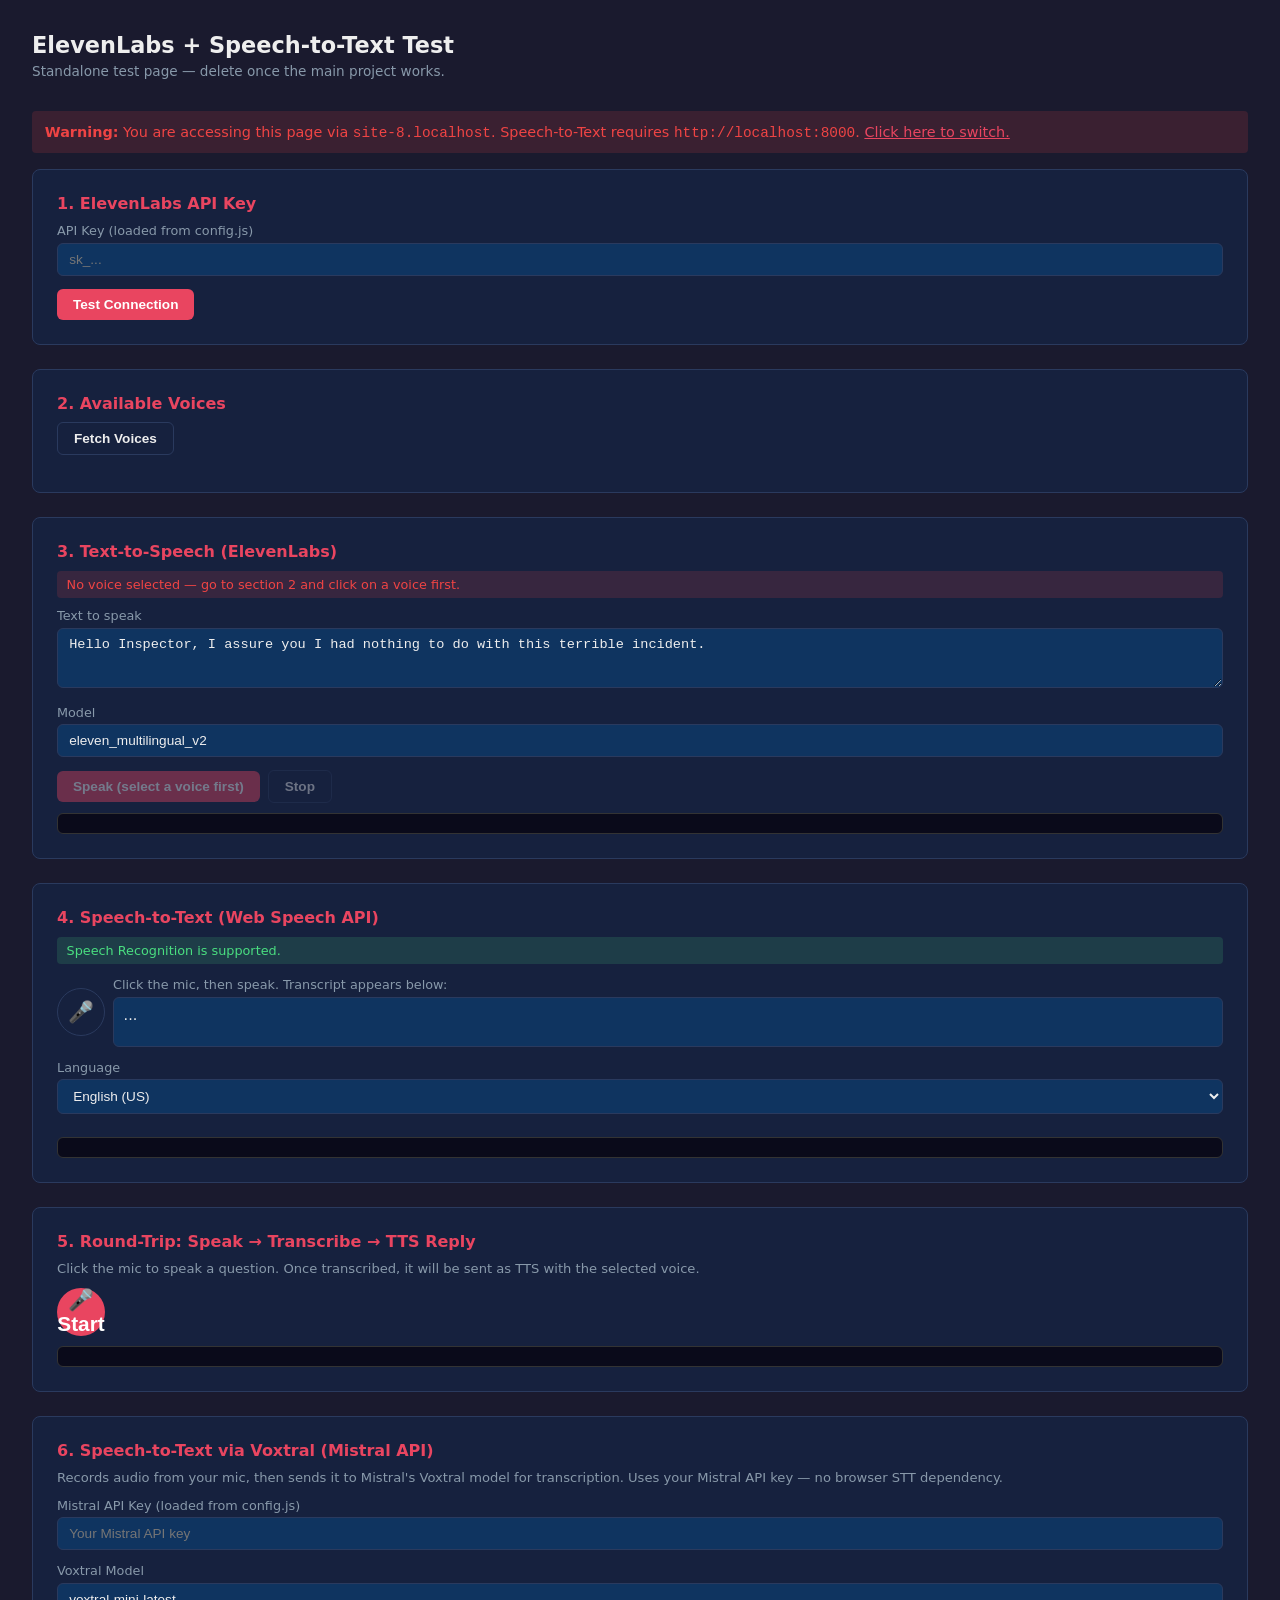
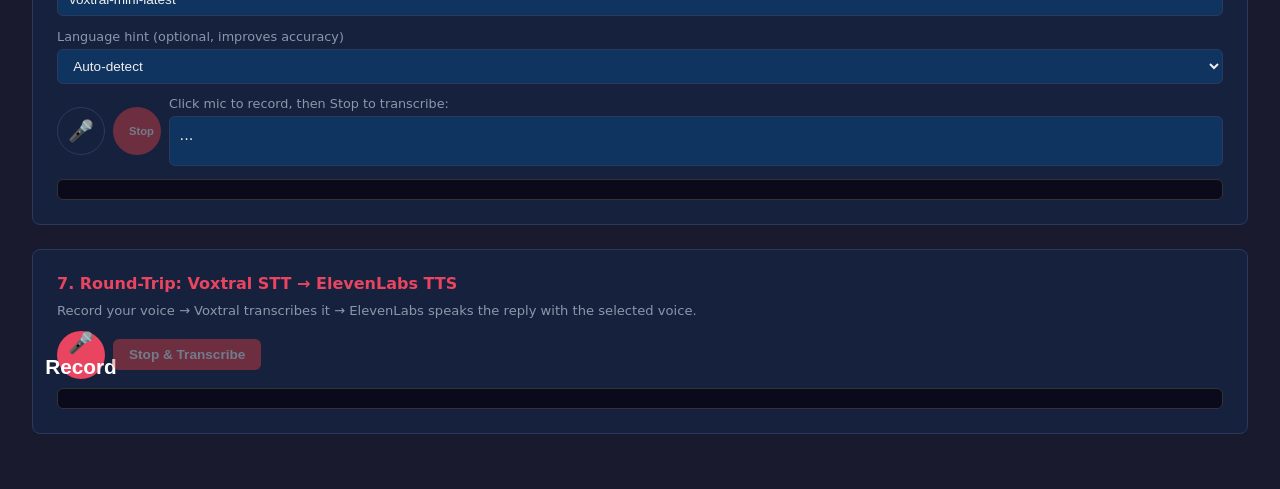
==== test-elevenlabs.html @ 81a09352 "Refactor: reorganize codebase into src/ modules Move agent, engine, and app logic into src/ with ded" ====
<!DOCTYPE html>
<!--
  ElevenLabs + Speech-to-Text — Standalone Test Page
  Delete this file once everything works in the main project.

  IMPORTANT: You MUST access via http://localhost:8000 (not 127.0.0.1, not [::])
  for the microphone / Speech-to-Text to work.

  Run: python3 -m http.server 8000 --bind localhost
  Open: http://localhost:8000/test-elevenlabs.html
-->
<html lang="en">
<head>
  <meta charset="UTF-8">
  <meta name="viewport" content="width=device-width, initial-scale=1.0">
  <title>ElevenLabs + STT Test</title>
  <style>
    :root { --bg: #1a1a2e; --card: #16213e; --border: #2a3a5e; --accent: #e94560; --text: #eee; --dim: #8899aa; --success: #4ade80; --danger: #ef4444; }
    * { box-sizing: border-box; margin: 0; padding: 0; }
    body { font-family: system-ui, sans-serif; background: var(--bg); color: var(--text); min-height: 100vh; padding: 2rem; }
    h1 { font-size: 1.4rem; margin-bottom: .3rem; }
    h2 { font-size: 1rem; margin-bottom: .6rem; color: var(--accent); }
    .subtitle { color: var(--dim); font-size: .85rem; margin-bottom: 2rem; }
    .card { background: var(--card); border: 1px solid var(--border); border-radius: 8px; padding: 1.5rem; margin-bottom: 1.5rem; }
    label { display: block; font-size: .8rem; color: var(--dim); margin-bottom: .3rem; }
    input, select, textarea { width: 100%; padding: .5rem .7rem; background: #0f3460; border: 1px solid var(--border); border-radius: 6px; color: var(--text); font-size: .85rem; outline: none; margin-bottom: .8rem; }
    input:focus, select:focus, textarea:focus { border-color: var(--accent); }
    textarea { resize: vertical; min-height: 60px; }
    button { padding: .5rem 1rem; border: none; border-radius: 6px; font-size: .85rem; font-weight: 600; cursor: pointer; transition: .2s; }
    button:disabled { opacity: .4; cursor: not-allowed; }
    .btn-primary { background: var(--accent); color: #fff; }
    .btn-primary:hover:not(:disabled) { background: #c73a52; }
    .btn-outline { background: transparent; border: 1px solid var(--border); color: var(--text); }
    .btn-outline:hover:not(:disabled) { background: #0f3460; }
    .btn-danger { background: var(--danger); color: #fff; }
    .btn-mic { width: 48px; height: 48px; border-radius: 50%; font-size: 1.3rem; display: inline-flex; align-items: center; justify-content: center; }
    .btn-mic.active { background: var(--danger); box-shadow: 0 0 0 4px rgba(239,68,68,.3); animation: pulse 1.2s infinite; }
    @keyframes pulse { 0%,100% { box-shadow: 0 0 0 4px rgba(239,68,68,.3); } 50% { box-shadow: 0 0 0 8px rgba(239,68,68,.1); } }
    .log { background: #0a0a1a; border: 1px solid #333; border-radius: 6px; padding: .6rem; font-family: monospace; font-size: .75rem; max-height: 200px; overflow-y: auto; white-space: pre-wrap; color: #aaffaa; margin-top: .6rem; }
    .status { font-size: .8rem; padding: .4rem .6rem; border-radius: 4px; margin-bottom: .8rem; }
    .status-ok { background: rgba(74,222,128,.15); color: var(--success); }
    .status-err { background: rgba(239,68,68,.15); color: var(--danger); }
    .status-wait { background: rgba(251,191,36,.15); color: #fbbf24; }
    .row { display: flex; gap: .8rem; align-items: flex-start; }
    .row > * { flex: 1; }
    .voice-item { display: flex; align-items: center; gap: .5rem; padding: .4rem; border-radius: 4px; cursor: pointer; font-size: .8rem; }
    .voice-item:hover { background: #0f3460; }
    .voice-item.selected { background: #0f3460; border: 1px solid var(--accent); }
    .voice-list { max-height: 200px; overflow-y: auto; margin-bottom: .8rem; }
    .badge { font-size: .6rem; padding: .1rem .3rem; border-radius: 3px; background: rgba(255,255,255,.08); color: var(--dim); }
    .flex-gap { display: flex; gap: .5rem; align-items: center; }
    #stt-transcript { min-height: 50px; padding: .6rem; background: #0f3460; border: 1px solid var(--border); border-radius: 6px; font-size: .9rem; }
  </style>
</head>
<body>

  <h1>ElevenLabs + Speech-to-Text Test</h1>
  <p class="subtitle">Standalone test page — delete once the main project works.</p>

  <!-- ═══ 1. API Key ═══ -->
  <div class="card">
    <h2>1. ElevenLabs API Key</h2>
    <label for="api-key">API Key (loaded from config.js)</label>
    <input type="password" id="api-key" placeholder="sk_...">
    <button class="btn-primary" id="btn-test-key">Test Connection</button>
    <div id="key-status"></div>
  </div>

  <!-- ═══ 2. Voices ═══ -->
  <div class="card">
    <h2>2. Available Voices</h2>
    <button class="btn-outline" id="btn-fetch-voices">Fetch Voices</button>
    <div id="voice-status"></div>
    <div class="voice-list" id="voice-list"></div>
    <div id="voice-count" style="font-size:.75rem;color:var(--dim)"></div>
  </div>

  <!-- ═══ 3. Text-to-Speech ═══ -->
  <div class="card">
    <h2>3. Text-to-Speech (ElevenLabs)</h2>
    <div id="tts-voice-info" class="status status-err" style="margin-bottom:.6rem">No voice selected — go to section 2 and click on a voice first.</div>
    <label for="tts-text">Text to speak</label>
    <textarea id="tts-text">Hello Inspector, I assure you I had nothing to do with this terrible incident.</textarea>
    <label for="tts-model">Model</label>
    <input type="text" id="tts-model" value="eleven_multilingual_v2">
    <div class="flex-gap">
      <button class="btn-primary" id="btn-speak" disabled>Speak (select a voice first)</button>
      <button class="btn-outline" id="btn-stop-audio" disabled>Stop</button>
    </div>
    <div id="tts-status"></div>
    <div class="log" id="tts-log"></div>
  </div>

  <!-- ═══ 4. Speech-to-Text ═══ -->
  <div class="card">
    <h2>4. Speech-to-Text (Web Speech API)</h2>
    <div id="stt-support-status"></div>
    <div class="flex-gap" style="margin-bottom:.8rem">
      <button class="btn-outline btn-mic" id="btn-mic">&#127908;</button>
      <div style="flex:1">
        <div style="font-size:.8rem;color:var(--dim);margin-bottom:.3rem">Click the mic, then speak. Transcript appears below:</div>
        <div id="stt-transcript">...</div>
      </div>
    </div>
    <label for="stt-lang">Language</label>
    <select id="stt-lang">
      <option value="en-US">English (US)</option>
      <option value="en-GB">English (UK)</option>
      <option value="fr-FR">French</option>
      <option value="es-ES">Spanish</option>
      <option value="de-DE">German</option>
    </select>
    <div class="log" id="stt-log"></div>
  </div>

  <!-- ═══ 5. Full Round-Trip ═══ -->
  <div class="card">
    <h2>5. Round-Trip: Speak → Transcribe → TTS Reply</h2>
    <p style="font-size:.82rem;color:var(--dim);margin-bottom:.8rem">
      Click the mic to speak a question. Once transcribed, it will be sent as TTS with the selected voice.
    </p>
    <div class="flex-gap">
      <button class="btn-primary btn-mic" id="btn-roundtrip">&#127908; Start</button>
    </div>
    <div id="roundtrip-status"></div>
    <div class="log" id="roundtrip-log"></div>
  </div>

  <!-- ═══ 6. Voxtral STT (Mistral API) ═══ -->
  <div class="card">
    <h2>6. Speech-to-Text via Voxtral (Mistral API)</h2>
    <p style="font-size:.82rem;color:var(--dim);margin-bottom:.8rem">
      Records audio from your mic, then sends it to Mistral's Voxtral model for transcription.
      Uses your Mistral API key — no browser STT dependency.
    </p>
    <label for="mistral-key">Mistral API Key (loaded from config.js)</label>
    <input type="password" id="mistral-key" placeholder="Your Mistral API key">
    <label for="voxtral-model">Voxtral Model</label>
    <input type="text" id="voxtral-model" value="voxtral-mini-latest">
    <label for="voxtral-lang">Language hint (optional, improves accuracy)</label>
    <select id="voxtral-lang">
      <option value="">Auto-detect</option>
      <option value="en">English</option>
      <option value="fr">French</option>
      <option value="es">Spanish</option>
      <option value="de">German</option>
      <option value="it">Italian</option>
      <option value="pt">Portuguese</option>
      <option value="zh">Chinese</option>
      <option value="ja">Japanese</option>
      <option value="ko">Korean</option>
    </select>
    <div class="flex-gap" style="margin-bottom:.8rem">
      <button class="btn-outline btn-mic" id="btn-voxtral-mic">&#127908;</button>
      <button class="btn-danger" id="btn-voxtral-stop" disabled style="border-radius:50%;width:48px;height:48px;font-size:.7rem">Stop</button>
      <div style="flex:1">
        <div style="font-size:.8rem;color:var(--dim);margin-bottom:.3rem">Click mic to record, then Stop to transcribe:</div>
        <div id="voxtral-transcript" style="min-height:50px;padding:.6rem;background:#0f3460;border:1px solid var(--border);border-radius:6px;font-size:.9rem">...</div>
      </div>
    </div>
    <div id="voxtral-status"></div>
    <div class="log" id="voxtral-log"></div>
  </div>

  <!-- ═══ 7. Full Round-Trip with Voxtral ═══ -->
  <div class="card">
    <h2>7. Round-Trip: Voxtral STT → ElevenLabs TTS</h2>
    <p style="font-size:.82rem;color:var(--dim);margin-bottom:.8rem">
      Record your voice → Voxtral transcribes it → ElevenLabs speaks the reply with the selected voice.
    </p>
    <div class="flex-gap">
      <button class="btn-primary btn-mic" id="btn-roundtrip-voxtral">&#127908; Record</button>
      <button class="btn-danger" id="btn-roundtrip-voxtral-stop" disabled style="border-radius:6px">Stop & Transcribe</button>
    </div>
    <div id="roundtrip-voxtral-status"></div>
    <div class="log" id="roundtrip-voxtral-log"></div>
  </div>

  <!-- Load config.js to get the API key -->
  <script src="config.js"></script>
  <script>
    // ─── Helpers ─────────────────────────────────────────────
    const $ = id => document.getElementById(id);
    function log(el, msg) { el.textContent += `[${new Date().toLocaleTimeString()}] ${msg}\n`; el.scrollTop = el.scrollHeight; }
    function setStatus(el, cls, text) { el.innerHTML = `<div class="status ${cls}">${text}</div>`; }

    // ─── State ──────────────────────────────────────────────
    let voices = [];
    let selectedVoiceId = null;
    let currentAudio = null;

    // Pre-fill API keys from config.js
    const cfg = window.CRIME_SCENE_CONFIG || {};
    $("api-key").value = cfg.elevenLabsApiKey || "";
    $("tts-model").value = cfg.elevenLabsModel || "eleven_multilingual_v2";
    $("mistral-key").value = cfg.apiKey || "";

    // Warn if not on localhost (STT won't work)
    if (location.hostname !== "localhost") {
      const warn = document.createElement("div");
      warn.className = "status status-err";
      warn.style.cssText = "margin-bottom:1rem;font-size:.9rem;padding:.8rem";
      warn.innerHTML = `<strong>Warning:</strong> You are accessing this page via <code>${location.hostname}</code>. Speech-to-Text requires <code>http://localhost:8000</code>. <a href="http://localhost:${location.port}/test-elevenlabs.html" style="color:var(--accent)">Click here to switch.</a>`;
      document.body.insertBefore(warn, document.body.children[2]);
    }

    function getApiKey() { return $("api-key").value.trim(); }

    // ═══ 1. Test API Key ════════════════════════════════════
    $("btn-test-key").addEventListener("click", async () => {
      const key = getApiKey();
      if (!key) { setStatus($("key-status"), "status-err", "No API key entered."); return; }

      setStatus($("key-status"), "status-wait", "Testing...");
      try {
        const res = await fetch("https://api.elevenlabs.io/v1/user", {
          headers: { "xi-api-key": key },
        });
        if (res.ok) {
          const data = await res.json();
          setStatus($("key-status"), "status-ok",
            `Connected! User: ${data.xi_api_key ? "valid key" : "unknown"} — Characters remaining: ${data.subscription?.character_count ?? "?"} / ${data.subscription?.character_limit ?? "?"}`
          );
        } else {
          setStatus($("key-status"), "status-err", `API returned ${res.status}: ${await res.text()}`);
        }
      } catch (err) {
        setStatus($("key-status"), "status-err", `Network error: ${err.message}`);
      }
    });

    // ═══ 2. Fetch Voices ════════════════════════════════════
    $("btn-fetch-voices").addEventListener("click", async () => {
      const key = getApiKey();
      if (!key) { setStatus($("voice-status"), "status-err", "Enter your API key first."); return; }

      setStatus($("voice-status"), "status-wait", "Fetching voices...");
      try {
        const res = await fetch("https://api.elevenlabs.io/v1/voices", {
          headers: { "xi-api-key": key },
        });
        if (!res.ok) { setStatus($("voice-status"), "status-err", `Failed: ${res.status}`); return; }

        const data = await res.json();
        voices = data.voices || [];
        $("voice-count").textContent = `${voices.length} voices available`;
        setStatus($("voice-status"), "status-ok", `Fetched ${voices.length} voices.`);

        const list = $("voice-list");
        list.innerHTML = "";
        voices.forEach(v => {
          const labels = Object.entries(v.labels || {}).map(([k, val]) => `<span class="badge">${k}: ${val}</span>`).join(" ");
          const div = document.createElement("div");
          div.className = "voice-item";
          div.innerHTML = `<strong>${v.name}</strong> ${labels}`;
          div.addEventListener("click", () => {
            selectedVoiceId = v.voice_id;
            list.querySelectorAll(".voice-item").forEach(el => el.classList.remove("selected"));
            div.classList.add("selected");
            $("btn-speak").disabled = false;
            $("btn-speak").textContent = `Speak as "${v.name}"`;
            $("tts-voice-info").className = "status status-ok";
            $("tts-voice-info").textContent = `Voice selected: ${v.name} (${v.voice_id})`;
            log($("tts-log"), `Selected voice: ${v.name} (${v.voice_id})`);
          });
          list.appendChild(div);
        });

      } catch (err) {
        setStatus($("voice-status"), "status-err", `Error: ${err.message}`);
      }
    });

    // ═══ 3. Text-to-Speech ══════════════════════════════════
    $("btn-speak").addEventListener("click", async () => {
      const key = getApiKey();
      const text = $("tts-text").value.trim();
      if (!key || !selectedVoiceId || !text) return;

      const ttsLog = $("tts-log");
      $("btn-speak").disabled = true;
      setStatus($("tts-status"), "status-wait", "Generating speech...");
      log(ttsLog, `Sending TTS request: voice=${selectedVoiceId}, text="${text.slice(0, 50)}..."`);

      try {
        const startTime = performance.now();
        const res = await fetch(`https://api.elevenlabs.io/v1/text-to-speech/${selectedVoiceId}`, {
          method: "POST",
          headers: {
            "Content-Type": "application/json",
            "xi-api-key": key,
          },
          body: JSON.stringify({
            text,
            model_id: $("tts-model").value,
            voice_settings: { stability: 0.5, similarity_boost: 0.75 },
          }),
        });

        const elapsed = ((performance.now() - startTime) / 1000).toFixed(2);

        if (!res.ok) {
          const errText = await res.text();
          setStatus($("tts-status"), "status-err", `TTS failed (${res.status}): ${errText}`);
          log(ttsLog, `ERROR ${res.status}: ${errText}`);
          $("btn-speak").disabled = false;
          return;
        }

        const blob = await res.blob();
        const url = URL.createObjectURL(blob);
        log(ttsLog, `Audio received (${(blob.size / 1024).toFixed(1)} KB) in ${elapsed}s`);
        setStatus($("tts-status"), "status-ok", `Speech generated in ${elapsed}s — playing...`);

        stopAudio();
        currentAudio = new Audio(url);
        $("btn-stop-audio").disabled = false;
        currentAudio.addEventListener("ended", () => {
          log(ttsLog, "Playback finished.");
          $("btn-stop-audio").disabled = true;
          currentAudio = null;
        });
        currentAudio.play();
        log(ttsLog, "Playing audio...");

      } catch (err) {
        setStatus($("tts-status"), "status-err", `Error: ${err.message}`);
        log(ttsLog, `ERROR: ${err.message}`);
      }
      $("btn-speak").disabled = false;
    });

    $("btn-stop-audio").addEventListener("click", stopAudio);

    function stopAudio() {
      if (currentAudio) {
        currentAudio.pause();
        currentAudio.currentTime = 0;
        currentAudio = null;
        $("btn-stop-audio").disabled = true;
      }
    }

    // ═══ 4. Speech-to-Text (Web Speech API) ═════════════════
    const SpeechRecognition = window.SpeechRecognition || window.webkitSpeechRecognition;

    if (!SpeechRecognition) {
      setStatus($("stt-support-status"), "status-err", "Speech Recognition NOT supported in this browser. Use Chrome or Edge.");
      $("btn-mic").disabled = true;
      $("btn-roundtrip").disabled = true;
    } else {
      setStatus($("stt-support-status"), "status-ok", "Speech Recognition is supported.");
    }

    let recognition = null;
    let sttActive = false;

    function startSTT(onResult, onEnd) {
      if (!SpeechRecognition) return;
      stopCurrentSTT();

      recognition = new SpeechRecognition();
      recognition.lang = $("stt-lang").value;
      recognition.continuous = false;
      recognition.interimResults = true;

      recognition.addEventListener("start", () => {
        sttActive = true;
        log($("stt-log"), `STT started (lang: ${recognition.lang})`);
      });

      recognition.addEventListener("result", (e) => {
        const transcript = Array.from(e.results).map(r => r[0].transcript).join("");
        const isFinal = e.results[e.results.length - 1].isFinal;
        $("stt-transcript").textContent = transcript + (isFinal ? "" : " ...");
        log($("stt-log"), `${isFinal ? "FINAL" : "interim"}: "${transcript}"`);
        if (onResult) onResult(transcript, isFinal);
      });

      recognition.addEventListener("end", () => {
        sttActive = false;
        log($("stt-log"), "STT ended.");
        if (onEnd) onEnd();
      });

      recognition.addEventListener("error", (e) => {
        sttActive = false;
        let hint = "";
        if (e.error === "service-not-allowed") {
          hint = " → Make sure you access this page via http://localhost:8000 (not 127.0.0.1 or [::])";
        } else if (e.error === "not-allowed") {
          hint = " → Microphone permission denied. Allow it in browser settings & macOS System Preferences > Privacy > Microphone";
        } else if (e.error === "no-speech") {
          hint = " → No speech detected. Try speaking louder or closer to the mic.";
        }
        log($("stt-log"), `STT error: ${e.error}${hint}`);
        if (hint) setStatus($("stt-support-status"), "status-err", `Error: ${e.error}${hint}`);
        if (onEnd) onEnd();
      });

      recognition.start();
    }

    function stopCurrentSTT() {
      if (recognition) {
        try { recognition.stop(); } catch (_) {}
        recognition = null;
        sttActive = false;
      }
    }

    $("btn-mic").addEventListener("click", () => {
      const btn = $("btn-mic");
      if (sttActive) {
        stopCurrentSTT();
        btn.classList.remove("active");
      } else {
        btn.classList.add("active");
        startSTT(null, () => btn.classList.remove("active"));
      }
    });

    // ═══ 5. Round-Trip ══════════════════════════════════════
    $("btn-roundtrip").addEventListener("click", () => {
      const btn = $("btn-roundtrip");
      const rtLog = $("roundtrip-log");

      if (!selectedVoiceId) {
        setStatus($("roundtrip-status"), "status-err", "Select a voice first (section 2).");
        return;
      }

      if (sttActive) {
        stopCurrentSTT();
        btn.classList.remove("active");
        btn.innerHTML = "&#127908; Start";
        return;
      }

      btn.classList.add("active");
      btn.innerHTML = "&#128308; Listening...";
      setStatus($("roundtrip-status"), "status-wait", "Listening... speak now.");
      log(rtLog, "--- Round-trip started ---");

      startSTT(
        async (transcript, isFinal) => {
          if (!isFinal) return;

          btn.classList.remove("active");
          btn.innerHTML = "&#127908; Start";
          log(rtLog, `You said: "${transcript}"`);
          setStatus($("roundtrip-status"), "status-wait", `Transcribed: "${transcript}" — generating TTS reply...`);

          const replyText = `You asked: ${transcript}. Well, Inspector, I can assure you that I have a perfectly reasonable explanation for that.`;
          log(rtLog, `TTS reply: "${replyText}"`);

          try {
            const res = await fetch(`https://api.elevenlabs.io/v1/text-to-speech/${selectedVoiceId}`, {
              method: "POST",
              headers: { "Content-Type": "application/json", "xi-api-key": getApiKey() },
              body: JSON.stringify({
                text: replyText,
                model_id: $("tts-model").value,
                voice_settings: { stability: 0.5, similarity_boost: 0.75 },
              }),
            });

            if (!res.ok) {
              log(rtLog, `TTS error: ${res.status}`);
              setStatus($("roundtrip-status"), "status-err", `TTS failed: ${res.status}`);
              return;
            }

            const blob = await res.blob();
            const url = URL.createObjectURL(blob);
            log(rtLog, `Audio ready (${(blob.size / 1024).toFixed(1)} KB) — playing...`);
            setStatus($("roundtrip-status"), "status-ok", "Playing response...");

            stopAudio();
            currentAudio = new Audio(url);
            currentAudio.addEventListener("ended", () => {
              log(rtLog, "Round-trip complete!");
              setStatus($("roundtrip-status"), "status-ok", "Round-trip complete!");
              currentAudio = null;
            });
            currentAudio.play();
          } catch (err) {
            log(rtLog, `Error: ${err.message}`);
            setStatus($("roundtrip-status"), "status-err", err.message);
          }
        },
        () => {
          btn.classList.remove("active");
          btn.innerHTML = "&#127908; Start";
        }
      );
    });

    // ═══ 6. Voxtral STT (Mistral API) ══════════════════════
    let mediaRecorder = null;
    let audioChunks = [];

    function getMistralKey() { return $("mistral-key").value.trim(); }

    async function startRecording() {
      audioChunks = [];
      const stream = await navigator.mediaDevices.getUserMedia({ audio: true });
      mediaRecorder = new MediaRecorder(stream, { mimeType: "audio/webm;codecs=opus" });

      mediaRecorder.addEventListener("dataavailable", (e) => {
        if (e.data.size > 0) audioChunks.push(e.data);
      });

      mediaRecorder.start();
      return stream;
    }

    function stopRecording() {
      return new Promise((resolve) => {
        if (!mediaRecorder || mediaRecorder.state === "inactive") { resolve(null); return; }
        mediaRecorder.addEventListener("stop", () => {
          const blob = new Blob(audioChunks, { type: "audio/webm" });
          mediaRecorder.stream.getTracks().forEach(t => t.stop());
          mediaRecorder = null;
          audioChunks = [];
          resolve(blob);
        });
        mediaRecorder.stop();
      });
    }

    async function transcribeWithVoxtral(audioBlob, logEl) {
      const key = getMistralKey();
      if (!key) throw new Error("No Mistral API key.");

      const model = $("voxtral-model").value || "voxtral-mini-latest";
      const lang = $("voxtral-lang").value || undefined;

      log(logEl, `Uploading audio (${(audioBlob.size / 1024).toFixed(1)} KB) to Voxtral...`);

      const formData = new FormData();
      formData.append("file", audioBlob, "recording.webm");
      formData.append("model", model);
      if (lang) formData.append("language", lang);

      const startTime = performance.now();
      const res = await fetch("https://api.mistral.ai/v1/audio/transcriptions", {
        method: "POST",
        headers: { "Authorization": `Bearer ${key}` },
        body: formData,
      });

      const elapsed = ((performance.now() - startTime) / 1000).toFixed(2);

      if (!res.ok) {
        const errText = await res.text();
        throw new Error(`Voxtral API ${res.status}: ${errText}`);
      }

      const data = await res.json();
      log(logEl, `Transcribed in ${elapsed}s (model: ${data.model}, lang: ${data.language})`);
      if (data.usage) {
        log(logEl, `Usage: ${data.usage.prompt_audio_seconds}s audio → ${data.usage.completion_tokens} tokens`);
      }
      return data.text || "";
    }

    // Section 6: Record + Transcribe
    let voxtralStream = null;

    $("btn-voxtral-mic").addEventListener("click", async () => {
      const btn = $("btn-voxtral-mic");
      const stopBtn = $("btn-voxtral-stop");
      const vLog = $("voxtral-log");

      if (!getMistralKey()) {
        setStatus($("voxtral-status"), "status-err", "Enter your Mistral API key first.");
        return;
      }

      try {
        btn.classList.add("active");
        btn.disabled = true;
        stopBtn.disabled = false;
        $("voxtral-transcript").textContent = "Recording...";
        setStatus($("voxtral-status"), "status-wait", "Recording — speak now, then click Stop.");
        log(vLog, "Recording started...");

        voxtralStream = await startRecording();
      } catch (err) {
        btn.classList.remove("active");
        btn.disabled = false;
        setStatus($("voxtral-status"), "status-err", `Mic error: ${err.message}`);
        log(vLog, `ERROR: ${err.message}`);
      }
    });

    $("btn-voxtral-stop").addEventListener("click", async () => {
      const btn = $("btn-voxtral-mic");
      const stopBtn = $("btn-voxtral-stop");
      const vLog = $("voxtral-log");

      stopBtn.disabled = true;
      btn.classList.remove("active");
      setStatus($("voxtral-status"), "status-wait", "Transcribing...");
      log(vLog, "Recording stopped. Sending to Voxtral...");

      try {
        const blob = await stopRecording();
        if (!blob || blob.size === 0) {
          setStatus($("voxtral-status"), "status-err", "No audio recorded.");
          btn.disabled = false;
          return;
        }

        const text = await transcribeWithVoxtral(blob, vLog);
        $("voxtral-transcript").textContent = text || "(no speech detected)";
        log(vLog, `Result: "${text}"`);
        setStatus($("voxtral-status"), "status-ok", `Transcription complete: "${text.slice(0, 80)}${text.length > 80 ? "..." : ""}"`);
      } catch (err) {
        setStatus($("voxtral-status"), "status-err", err.message);
        log(vLog, `ERROR: ${err.message}`);
      }

      btn.disabled = false;
    });

    // ═══ 7. Round-Trip: Voxtral STT → ElevenLabs TTS ════════
    let rtVoxtralRecording = false;

    $("btn-roundtrip-voxtral").addEventListener("click", async () => {
      const btn = $("btn-roundtrip-voxtral");
      const stopBtn = $("btn-roundtrip-voxtral-stop");
      const rtLog = $("roundtrip-voxtral-log");

      if (!getMistralKey()) {
        setStatus($("roundtrip-voxtral-status"), "status-err", "Enter your Mistral API key (section 6).");
        return;
      }
      if (!selectedVoiceId) {
        setStatus($("roundtrip-voxtral-status"), "status-err", "Select an ElevenLabs voice first (section 2).");
        return;
      }

      try {
        btn.classList.add("active");
        btn.disabled = true;
        stopBtn.disabled = false;
        rtVoxtralRecording = true;
        setStatus($("roundtrip-voxtral-status"), "status-wait", "Recording — speak your question, then click Stop.");
        log(rtLog, "--- Voxtral round-trip started ---");

        await startRecording();
      } catch (err) {
        btn.classList.remove("active");
        btn.disabled = false;
        setStatus($("roundtrip-voxtral-status"), "status-err", `Mic error: ${err.message}`);
      }
    });

    $("btn-roundtrip-voxtral-stop").addEventListener("click", async () => {
      const btn = $("btn-roundtrip-voxtral");
      const stopBtn = $("btn-roundtrip-voxtral-stop");
      const rtLog = $("roundtrip-voxtral-log");

      stopBtn.disabled = true;
      btn.classList.remove("active");
      rtVoxtralRecording = false;

      setStatus($("roundtrip-voxtral-status"), "status-wait", "Transcribing with Voxtral...");
      log(rtLog, "Recording stopped. Transcribing...");

      try {
        const blob = await stopRecording();
        if (!blob || blob.size === 0) {
          setStatus($("roundtrip-voxtral-status"), "status-err", "No audio recorded.");
          btn.disabled = false;
          return;
        }

        const transcript = await transcribeWithVoxtral(blob, rtLog);
        log(rtLog, `You said: "${transcript}"`);

        if (!transcript) {
          setStatus($("roundtrip-voxtral-status"), "status-err", "No speech detected.");
          btn.disabled = false;
          return;
        }

        setStatus($("roundtrip-voxtral-status"), "status-wait", `Transcribed: "${transcript}" — generating TTS reply...`);

        const replyText = `You asked: ${transcript}. Well, Inspector, I can assure you that I have a perfectly reasonable explanation for that.`;
        log(rtLog, `TTS reply: "${replyText}"`);

        const res = await fetch(`https://api.elevenlabs.io/v1/text-to-speech/${selectedVoiceId}`, {
          method: "POST",
          headers: { "Content-Type": "application/json", "xi-api-key": getApiKey() },
          body: JSON.stringify({
            text: replyText,
            model_id: $("tts-model").value,
            voice_settings: { stability: 0.5, similarity_boost: 0.75 },
          }),
        });

        if (!res.ok) {
          throw new Error(`TTS failed: ${res.status}`);
        }

        const audioBlob = await res.blob();
        const url = URL.createObjectURL(audioBlob);
        log(rtLog, `Audio ready (${(audioBlob.size / 1024).toFixed(1)} KB) — playing...`);
        setStatus($("roundtrip-voxtral-status"), "status-ok", "Playing response...");

        stopAudio();
        currentAudio = new Audio(url);
        currentAudio.addEventListener("ended", () => {
          log(rtLog, "Voxtral round-trip complete!");
          setStatus($("roundtrip-voxtral-status"), "status-ok", "Round-trip complete!");
          currentAudio = null;
        });
        currentAudio.play();
      } catch (err) {
        log(rtLog, `ERROR: ${err.message}`);
        setStatus($("roundtrip-voxtral-status"), "status-err", err.message);
      }

      btn.disabled = false;
    });
  </script>
</body>
</html>
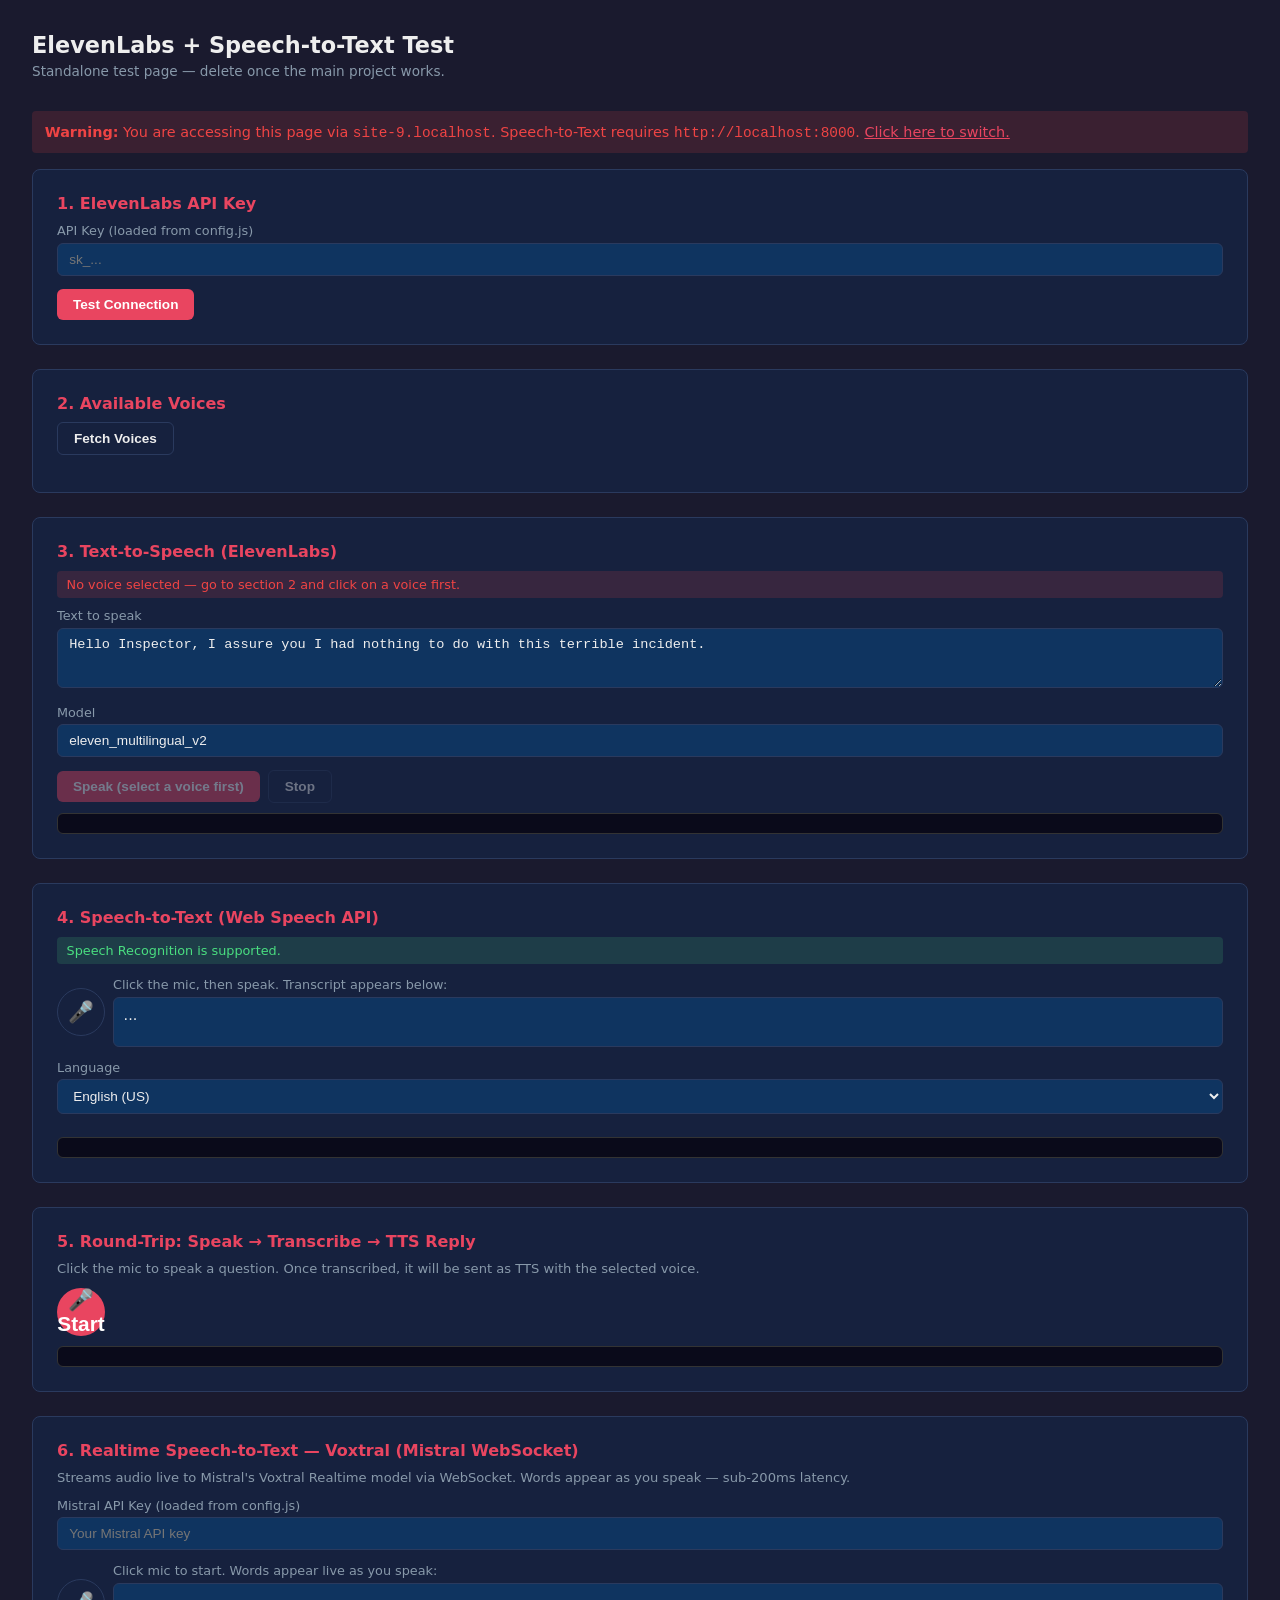
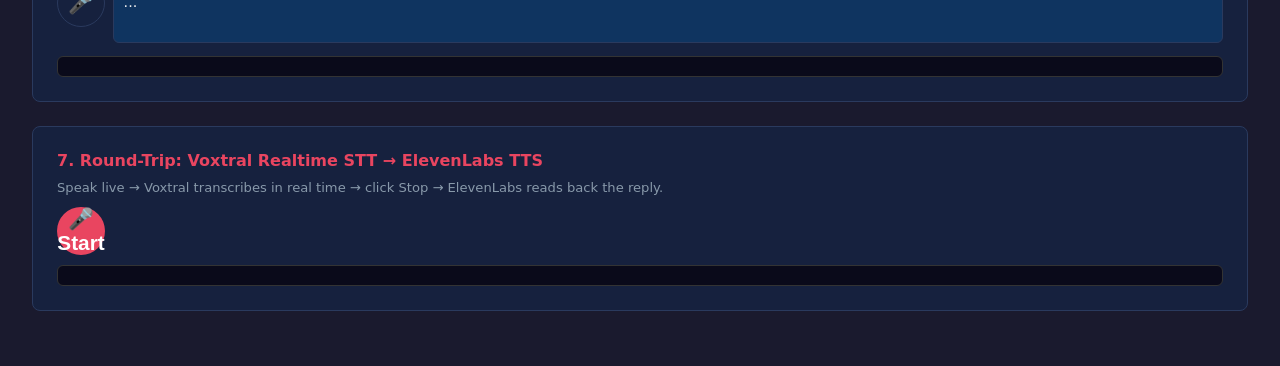
==== commit c2794346: "Add conversation system, Bedrock proxy server, and UI updates - Add Python proxy server for AWS Bedr" ====
--- a/test-elevenlabs.html
+++ b/test-elevenlabs.html
@@ -126,51 +126,34 @@
     <div class="log" id="roundtrip-log"></div>
   </div>
 
-  <!-- ═══ 6. Voxtral STT (Mistral API) ═══ -->
+  <!-- ═══ 6. Voxtral Realtime STT (Mistral WebSocket) ═══ -->
   <div class="card">
-    <h2>6. Speech-to-Text via Voxtral (Mistral API)</h2>
+    <h2>6. Realtime Speech-to-Text — Voxtral (Mistral WebSocket)</h2>
     <p style="font-size:.82rem;color:var(--dim);margin-bottom:.8rem">
-      Records audio from your mic, then sends it to Mistral's Voxtral model for transcription.
-      Uses your Mistral API key — no browser STT dependency.
+      Streams audio live to Mistral's Voxtral Realtime model via WebSocket.
+      Words appear as you speak — sub-200ms latency.
     </p>
     <label for="mistral-key">Mistral API Key (loaded from config.js)</label>
     <input type="password" id="mistral-key" placeholder="Your Mistral API key">
-    <label for="voxtral-model">Voxtral Model</label>
-    <input type="text" id="voxtral-model" value="voxtral-mini-latest">
-    <label for="voxtral-lang">Language hint (optional, improves accuracy)</label>
-    <select id="voxtral-lang">
-      <option value="">Auto-detect</option>
-      <option value="en">English</option>
-      <option value="fr">French</option>
-      <option value="es">Spanish</option>
-      <option value="de">German</option>
-      <option value="it">Italian</option>
-      <option value="pt">Portuguese</option>
-      <option value="zh">Chinese</option>
-      <option value="ja">Japanese</option>
-      <option value="ko">Korean</option>
-    </select>
     <div class="flex-gap" style="margin-bottom:.8rem">
-      <button class="btn-outline btn-mic" id="btn-voxtral-mic">&#127908;</button>
-      <button class="btn-danger" id="btn-voxtral-stop" disabled style="border-radius:50%;width:48px;height:48px;font-size:.7rem">Stop</button>
+      <button class="btn-outline btn-mic" id="btn-voxtral-rt">&#127908;</button>
       <div style="flex:1">
-        <div style="font-size:.8rem;color:var(--dim);margin-bottom:.3rem">Click mic to record, then Stop to transcribe:</div>
-        <div id="voxtral-transcript" style="min-height:50px;padding:.6rem;background:#0f3460;border:1px solid var(--border);border-radius:6px;font-size:.9rem">...</div>
+        <div style="font-size:.8rem;color:var(--dim);margin-bottom:.3rem">Click mic to start. Words appear live as you speak:</div>
+        <div id="voxtral-rt-transcript" style="min-height:60px;padding:.6rem;background:#0f3460;border:1px solid var(--border);border-radius:6px;font-size:.9rem">...</div>
       </div>
     </div>
-    <div id="voxtral-status"></div>
-    <div class="log" id="voxtral-log"></div>
+    <div id="voxtral-rt-status"></div>
+    <div class="log" id="voxtral-rt-log"></div>
   </div>
 
-  <!-- ═══ 7. Full Round-Trip with Voxtral ═══ -->
+  <!-- ═══ 7. Full Round-Trip with Voxtral Realtime ═══ -->
   <div class="card">
-    <h2>7. Round-Trip: Voxtral STT → ElevenLabs TTS</h2>
+    <h2>7. Round-Trip: Voxtral Realtime STT → ElevenLabs TTS</h2>
     <p style="font-size:.82rem;color:var(--dim);margin-bottom:.8rem">
-      Record your voice → Voxtral transcribes it → ElevenLabs speaks the reply with the selected voice.
+      Speak live → Voxtral transcribes in real time → click Stop → ElevenLabs reads back the reply.
     </p>
     <div class="flex-gap">
-      <button class="btn-primary btn-mic" id="btn-roundtrip-voxtral">&#127908; Record</button>
-      <button class="btn-danger" id="btn-roundtrip-voxtral-stop" disabled style="border-radius:6px">Stop & Transcribe</button>
+      <button class="btn-primary btn-mic" id="btn-roundtrip-voxtral">&#127908; Start</button>
     </div>
     <div id="roundtrip-voxtral-status"></div>
     <div class="log" id="roundtrip-voxtral-log"></div>
@@ -496,235 +479,308 @@
       );
     });
 
-    // ═══ 6. Voxtral STT (Mistral API) ══════════════════════
-    let mediaRecorder = null;
-    let audioChunks = [];
-
+    // ═══ 6. Voxtral Realtime STT (WebSocket) ═════════════════
     function getMistralKey() { return $("mistral-key").value.trim(); }
 
-    async function startRecording() {
-      audioChunks = [];
-      const stream = await navigator.mediaDevices.getUserMedia({ audio: true });
-      mediaRecorder = new MediaRecorder(stream, { mimeType: "audio/webm;codecs=opus" });
-
-      mediaRecorder.addEventListener("dataavailable", (e) => {
-        if (e.data.size > 0) audioChunks.push(e.data);
-      });
-
-      mediaRecorder.start();
-      return stream;
-    }
-
-    function stopRecording() {
-      return new Promise((resolve) => {
-        if (!mediaRecorder || mediaRecorder.state === "inactive") { resolve(null); return; }
-        mediaRecorder.addEventListener("stop", () => {
-          const blob = new Blob(audioChunks, { type: "audio/webm" });
-          mediaRecorder.stream.getTracks().forEach(t => t.stop());
-          mediaRecorder = null;
-          audioChunks = [];
-          resolve(blob);
-        });
-        mediaRecorder.stop();
-      });
-    }
-
-    async function transcribeWithVoxtral(audioBlob, logEl) {
+    const TARGET_SAMPLE_RATE = 16000;
+    let voxtralWs = null;
+    let voxtralAudioCtx = null;
+    let voxtralMicStream = null;
+    let voxtralProcessor = null;
+    let voxtralFullText = "";
+
+    function float32ToPcm16Base64(float32Array) {
+      const int16 = new Int16Array(float32Array.length);
+      for (let i = 0; i < float32Array.length; i++) {
+        const s = Math.max(-1, Math.min(1, float32Array[i]));
+        int16[i] = s < 0 ? s * 0x8000 : s * 0x7FFF;
+      }
+      const bytes = new Uint8Array(int16.buffer);
+      let binary = "";
+      for (let i = 0; i < bytes.length; i++) binary += String.fromCharCode(bytes[i]);
+      return btoa(binary);
+    }
+
+    function downsample(buffer, inputRate, outputRate) {
+      if (inputRate === outputRate) return buffer;
+      const ratio = inputRate / outputRate;
+      const newLength = Math.round(buffer.length / ratio);
+      const result = new Float32Array(newLength);
+      for (let i = 0; i < newLength; i++) {
+        const srcIdx = i * ratio;
+        const lo = Math.floor(srcIdx);
+        const hi = Math.min(lo + 1, buffer.length - 1);
+        const frac = srcIdx - lo;
+        result[i] = buffer[lo] * (1 - frac) + buffer[hi] * frac;
+      }
+      return result;
+    }
+
+    async function startVoxtralRealtime(transcriptEl, statusEl, logEl, onTextUpdate) {
       const key = getMistralKey();
       if (!key) throw new Error("No Mistral API key.");
 
-      const model = $("voxtral-model").value || "voxtral-mini-latest";
-      const lang = $("voxtral-lang").value || undefined;
-
-      log(logEl, `Uploading audio (${(audioBlob.size / 1024).toFixed(1)} KB) to Voxtral...`);
-
-      const formData = new FormData();
-      formData.append("file", audioBlob, "recording.webm");
-      formData.append("model", model);
-      if (lang) formData.append("language", lang);
-
-      const startTime = performance.now();
-      const res = await fetch("https://api.mistral.ai/v1/audio/transcriptions", {
-        method: "POST",
-        headers: { "Authorization": `Bearer ${key}` },
-        body: formData,
+      voxtralFullText = "";
+      transcriptEl.textContent = "";
+
+      const wsUrl = `wss://api.mistral.ai/v1/audio/transcriptions/realtime?api_key=${encodeURIComponent(key)}`;
+
+      log(logEl, "Connecting WebSocket to Mistral...");
+      log(logEl, `URL: wss://api.mistral.ai/v1/audio/transcriptions/realtime`);
+      setStatus(statusEl, "status-wait", "Connecting...");
+
+      voxtralWs = new WebSocket(wsUrl);
+
+      return new Promise((resolve, reject) => {
+        let sessionReady = false;
+        let gotError = false;
+
+        voxtralWs.addEventListener("open", () => {
+          log(logEl, "WebSocket connected. Sending session config...");
+          voxtralWs.send(JSON.stringify({
+            type: "session.update",
+            session: {
+              model: "voxtral-mini-transcribe-realtime-2602",
+              audio_format: { encoding: "pcm_s16le", sample_rate: TARGET_SAMPLE_RATE },
+              language: "en",
+            },
+          }));
+        });
+
+        voxtralWs.addEventListener("message", (e) => {
+          try {
+            const msg = JSON.parse(e.data);
+            log(logEl, `← ${msg.type || "unknown"}`);
+
+            if (msg.type === "session.created" || msg.type === "session.updated") {
+              log(logEl, `Session ready (id: ${msg.session?.requestId || msg.session?.id || "?"})`);
+              sessionReady = true;
+              setStatus(statusEl, "status-ok", "Listening — speak now! Words appear live.");
+              startMicCapture(logEl);
+              resolve();
+
+            } else if (msg.type === "transcription.text.delta") {
+              voxtralFullText += msg.text;
+              transcriptEl.textContent = voxtralFullText;
+              if (onTextUpdate) onTextUpdate(voxtralFullText);
+
+            } else if (msg.type === "transcription.done") {
+              log(logEl, `Transcription done. Final: "${voxtralFullText}"`);
+
+            } else if (msg.type === "error") {
+              const errMsg = typeof msg.error?.message === "string" ? msg.error.message : JSON.stringify(msg.error);
+              log(logEl, `ERROR from server: ${errMsg}`);
+              setStatus(statusEl, "status-err", errMsg);
+              if (!sessionReady) reject(new Error(errMsg));
+
+            } else {
+              log(logEl, `Event data: ${JSON.stringify(msg).slice(0, 200)}`);
+            }
+          } catch (err) {
+            log(logEl, `Parse error: ${err.message} | raw: ${String(e.data).slice(0, 200)}`);
+          }
+        });
+
+        voxtralWs.addEventListener("error", (e) => {
+          gotError = true;
+          log(logEl, "WebSocket error event (browser gives no details — see close code below).");
+        });
+
+        voxtralWs.addEventListener("close", (e) => {
+          const codeHints = {
+            1000: "Normal closure",
+            1001: "Server going away",
+            1002: "Protocol error",
+            1003: "Unsupported data",
+            1006: "Connection failed (server rejected upgrade, network error, or invalid URL/key)",
+            1008: "Policy violation (likely auth rejected)",
+            1011: "Server internal error",
+          };
+          const hint = codeHints[e.code] || "";
+          log(logEl, `WebSocket closed — code: ${e.code}${hint ? ` (${hint})` : ""}, reason: "${e.reason || "none"}"`);
+          if (!sessionReady) {
+            const msg = gotError
+              ? `WebSocket connection failed (code ${e.code}). ${hint}. Check your Mistral API key and that your plan includes realtime audio.`
+              : `WebSocket closed unexpectedly (code ${e.code}): ${e.reason || hint}`;
+            setStatus(statusEl, "status-err", msg);
+            reject(new Error(msg));
+          }
+        });
       });
-
-      const elapsed = ((performance.now() - startTime) / 1000).toFixed(2);
-
-      if (!res.ok) {
-        const errText = await res.text();
-        throw new Error(`Voxtral API ${res.status}: ${errText}`);
-      }
-
-      const data = await res.json();
-      log(logEl, `Transcribed in ${elapsed}s (model: ${data.model}, lang: ${data.language})`);
-      if (data.usage) {
-        log(logEl, `Usage: ${data.usage.prompt_audio_seconds}s audio → ${data.usage.completion_tokens} tokens`);
-      }
-      return data.text || "";
-    }
-
-    // Section 6: Record + Transcribe
-    let voxtralStream = null;
-
-    $("btn-voxtral-mic").addEventListener("click", async () => {
-      const btn = $("btn-voxtral-mic");
-      const stopBtn = $("btn-voxtral-stop");
-      const vLog = $("voxtral-log");
+    }
+
+    async function startMicCapture(logEl) {
+      voxtralMicStream = await navigator.mediaDevices.getUserMedia({ audio: { sampleRate: TARGET_SAMPLE_RATE, channelCount: 1 } });
+      voxtralAudioCtx = new AudioContext({ sampleRate: voxtralMicStream.getAudioTracks()[0].getSettings().sampleRate || 44100 });
+      const source = voxtralAudioCtx.createMediaStreamSource(voxtralMicStream);
+
+      const bufferSize = 4096;
+      voxtralProcessor = voxtralAudioCtx.createScriptProcessor(bufferSize, 1, 1);
+
+      voxtralProcessor.onaudioprocess = (e) => {
+        if (!voxtralWs || voxtralWs.readyState !== WebSocket.OPEN) return;
+        const inputData = e.inputBuffer.getChannelData(0);
+        const resampled = downsample(inputData, voxtralAudioCtx.sampleRate, TARGET_SAMPLE_RATE);
+        const base64 = float32ToPcm16Base64(resampled);
+        voxtralWs.send(JSON.stringify({ type: "input_audio.append", audio: base64 }));
+      };
+
+      source.connect(voxtralProcessor);
+      voxtralProcessor.connect(voxtralAudioCtx.destination);
+      log(logEl, `Mic capturing at ${voxtralAudioCtx.sampleRate}Hz → resampling to ${TARGET_SAMPLE_RATE}Hz`);
+    }
+
+    function stopVoxtralRealtime(logEl) {
+      if (voxtralProcessor) {
+        voxtralProcessor.disconnect();
+        voxtralProcessor = null;
+      }
+      if (voxtralAudioCtx) {
+        voxtralAudioCtx.close();
+        voxtralAudioCtx = null;
+      }
+      if (voxtralMicStream) {
+        voxtralMicStream.getTracks().forEach(t => t.stop());
+        voxtralMicStream = null;
+      }
+      if (voxtralWs && voxtralWs.readyState === WebSocket.OPEN) {
+        try {
+          voxtralWs.send(JSON.stringify({ type: "input_audio.end" }));
+        } catch (_) {}
+        setTimeout(() => { if (voxtralWs) voxtralWs.close(); }, 500);
+      }
+      voxtralWs = null;
+      if (logEl) log(logEl, "Stopped mic + WebSocket.");
+    }
+
+    // Section 6 UI
+    let voxtralRtActive = false;
+
+    $("btn-voxtral-rt").addEventListener("click", async () => {
+      const btn = $("btn-voxtral-rt");
+      const vLog = $("voxtral-rt-log");
+      const statusEl = $("voxtral-rt-status");
+      const transcriptEl = $("voxtral-rt-transcript");
+
+      if (voxtralRtActive) {
+        voxtralRtActive = false;
+        btn.classList.remove("active");
+        stopVoxtralRealtime(vLog);
+        setStatus(statusEl, "status-ok", `Done: "${voxtralFullText.slice(0, 80)}${voxtralFullText.length > 80 ? "..." : ""}"`);
+        return;
+      }
 
       if (!getMistralKey()) {
-        setStatus($("voxtral-status"), "status-err", "Enter your Mistral API key first.");
+        setStatus(statusEl, "status-err", "Enter your Mistral API key first.");
         return;
       }
 
       try {
         btn.classList.add("active");
-        btn.disabled = true;
-        stopBtn.disabled = false;
-        $("voxtral-transcript").textContent = "Recording...";
-        setStatus($("voxtral-status"), "status-wait", "Recording — speak now, then click Stop.");
-        log(vLog, "Recording started...");
-
-        voxtralStream = await startRecording();
+        voxtralRtActive = true;
+        await startVoxtralRealtime(transcriptEl, statusEl, vLog);
       } catch (err) {
         btn.classList.remove("active");
-        btn.disabled = false;
-        setStatus($("voxtral-status"), "status-err", `Mic error: ${err.message}`);
+        voxtralRtActive = false;
+        setStatus(statusEl, "status-err", `Failed: ${err.message}`);
         log(vLog, `ERROR: ${err.message}`);
+        stopVoxtralRealtime(vLog);
       }
     });
 
-    $("btn-voxtral-stop").addEventListener("click", async () => {
-      const btn = $("btn-voxtral-mic");
-      const stopBtn = $("btn-voxtral-stop");
-      const vLog = $("voxtral-log");
-
-      stopBtn.disabled = true;
-      btn.classList.remove("active");
-      setStatus($("voxtral-status"), "status-wait", "Transcribing...");
-      log(vLog, "Recording stopped. Sending to Voxtral...");
-
-      try {
-        const blob = await stopRecording();
-        if (!blob || blob.size === 0) {
-          setStatus($("voxtral-status"), "status-err", "No audio recorded.");
-          btn.disabled = false;
+    // ═══ 7. Round-Trip: Voxtral Realtime → ElevenLabs TTS ════
+    let rtVoxtralActive = false;
+
+    $("btn-roundtrip-voxtral").addEventListener("click", async () => {
+      const btn = $("btn-roundtrip-voxtral");
+      const rtLog = $("roundtrip-voxtral-log");
+      const statusEl = $("roundtrip-voxtral-status");
+
+      if (rtVoxtralActive) {
+        rtVoxtralActive = false;
+        btn.classList.remove("active");
+        btn.innerHTML = "&#127908; Start";
+        stopVoxtralRealtime(rtLog);
+
+        const transcript = voxtralFullText.trim();
+        if (!transcript) {
+          setStatus(statusEl, "status-err", "No speech detected.");
           return;
         }
 
-        const text = await transcribeWithVoxtral(blob, vLog);
-        $("voxtral-transcript").textContent = text || "(no speech detected)";
-        log(vLog, `Result: "${text}"`);
-        setStatus($("voxtral-status"), "status-ok", `Transcription complete: "${text.slice(0, 80)}${text.length > 80 ? "..." : ""}"`);
-      } catch (err) {
-        setStatus($("voxtral-status"), "status-err", err.message);
-        log(vLog, `ERROR: ${err.message}`);
-      }
-
-      btn.disabled = false;
-    });
-
-    // ═══ 7. Round-Trip: Voxtral STT → ElevenLabs TTS ════════
-    let rtVoxtralRecording = false;
-
-    $("btn-roundtrip-voxtral").addEventListener("click", async () => {
-      const btn = $("btn-roundtrip-voxtral");
-      const stopBtn = $("btn-roundtrip-voxtral-stop");
-      const rtLog = $("roundtrip-voxtral-log");
+        log(rtLog, `Final transcript: "${transcript}"`);
+        setStatus(statusEl, "status-wait", `Transcribed: "${transcript.slice(0, 50)}..." — generating TTS reply...`);
+
+        if (!selectedVoiceId) {
+          setStatus(statusEl, "status-err", "Select an ElevenLabs voice first (section 2).");
+          return;
+        }
+
+        const replyText = `You asked: ${transcript}. Well, Inspector, I can assure you that I have a perfectly reasonable explanation for that.`;
+        log(rtLog, `TTS reply: "${replyText}"`);
+
+        try {
+          const res = await fetch(`https://api.elevenlabs.io/v1/text-to-speech/${selectedVoiceId}`, {
+            method: "POST",
+            headers: { "Content-Type": "application/json", "xi-api-key": getApiKey() },
+            body: JSON.stringify({
+              text: replyText,
+              model_id: $("tts-model").value,
+              voice_settings: { stability: 0.5, similarity_boost: 0.75 },
+            }),
+          });
+
+          if (!res.ok) throw new Error(`TTS failed: ${res.status}`);
+
+          const audioBlob = await res.blob();
+          const url = URL.createObjectURL(audioBlob);
+          log(rtLog, `Audio ready (${(audioBlob.size / 1024).toFixed(1)} KB) — playing...`);
+          setStatus(statusEl, "status-ok", "Playing response...");
+
+          stopAudio();
+          currentAudio = new Audio(url);
+          currentAudio.addEventListener("ended", () => {
+            log(rtLog, "Round-trip complete!");
+            setStatus(statusEl, "status-ok", "Round-trip complete!");
+            currentAudio = null;
+          });
+          currentAudio.play();
+        } catch (err) {
+          log(rtLog, `ERROR: ${err.message}`);
+          setStatus(statusEl, "status-err", err.message);
+        }
+        return;
+      }
 
       if (!getMistralKey()) {
-        setStatus($("roundtrip-voxtral-status"), "status-err", "Enter your Mistral API key (section 6).");
+        setStatus(statusEl, "status-err", "Enter your Mistral API key (section 6).");
         return;
       }
       if (!selectedVoiceId) {
-        setStatus($("roundtrip-voxtral-status"), "status-err", "Select an ElevenLabs voice first (section 2).");
+        setStatus(statusEl, "status-err", "Select an ElevenLabs voice first (section 2).");
         return;
       }
 
       try {
         btn.classList.add("active");
-        btn.disabled = true;
-        stopBtn.disabled = false;
-        rtVoxtralRecording = true;
-        setStatus($("roundtrip-voxtral-status"), "status-wait", "Recording — speak your question, then click Stop.");
-        log(rtLog, "--- Voxtral round-trip started ---");
-
-        await startRecording();
+        btn.innerHTML = "&#128308; Stop & Send";
+        rtVoxtralActive = true;
+        log(rtLog, "--- Voxtral realtime round-trip started ---");
+
+        const transcriptEl = document.createElement("div");
+        transcriptEl.style.cssText = "padding:.4rem;font-size:.8rem;color:var(--text);margin-top:.4rem";
+        $("roundtrip-voxtral-status").innerHTML = "";
+        $("roundtrip-voxtral-status").appendChild(transcriptEl);
+
+        await startVoxtralRealtime(transcriptEl, $("roundtrip-voxtral-status"), rtLog);
+        setStatus($("roundtrip-voxtral-status"), "status-ok", "Listening... click Stop & Send when done.");
       } catch (err) {
         btn.classList.remove("active");
-        btn.disabled = false;
-        setStatus($("roundtrip-voxtral-status"), "status-err", `Mic error: ${err.message}`);
-      }
-    });
-
-    $("btn-roundtrip-voxtral-stop").addEventListener("click", async () => {
-      const btn = $("btn-roundtrip-voxtral");
-      const stopBtn = $("btn-roundtrip-voxtral-stop");
-      const rtLog = $("roundtrip-voxtral-log");
-
-      stopBtn.disabled = true;
-      btn.classList.remove("active");
-      rtVoxtralRecording = false;
-
-      setStatus($("roundtrip-voxtral-status"), "status-wait", "Transcribing with Voxtral...");
-      log(rtLog, "Recording stopped. Transcribing...");
-
-      try {
-        const blob = await stopRecording();
-        if (!blob || blob.size === 0) {
-          setStatus($("roundtrip-voxtral-status"), "status-err", "No audio recorded.");
-          btn.disabled = false;
-          return;
-        }
-
-        const transcript = await transcribeWithVoxtral(blob, rtLog);
-        log(rtLog, `You said: "${transcript}"`);
-
-        if (!transcript) {
-          setStatus($("roundtrip-voxtral-status"), "status-err", "No speech detected.");
-          btn.disabled = false;
-          return;
-        }
-
-        setStatus($("roundtrip-voxtral-status"), "status-wait", `Transcribed: "${transcript}" — generating TTS reply...`);
-
-        const replyText = `You asked: ${transcript}. Well, Inspector, I can assure you that I have a perfectly reasonable explanation for that.`;
-        log(rtLog, `TTS reply: "${replyText}"`);
-
-        const res = await fetch(`https://api.elevenlabs.io/v1/text-to-speech/${selectedVoiceId}`, {
-          method: "POST",
-          headers: { "Content-Type": "application/json", "xi-api-key": getApiKey() },
-          body: JSON.stringify({
-            text: replyText,
-            model_id: $("tts-model").value,
-            voice_settings: { stability: 0.5, similarity_boost: 0.75 },
-          }),
-        });
-
-        if (!res.ok) {
-          throw new Error(`TTS failed: ${res.status}`);
-        }
-
-        const audioBlob = await res.blob();
-        const url = URL.createObjectURL(audioBlob);
-        log(rtLog, `Audio ready (${(audioBlob.size / 1024).toFixed(1)} KB) — playing...`);
-        setStatus($("roundtrip-voxtral-status"), "status-ok", "Playing response...");
-
-        stopAudio();
-        currentAudio = new Audio(url);
-        currentAudio.addEventListener("ended", () => {
-          log(rtLog, "Voxtral round-trip complete!");
-          setStatus($("roundtrip-voxtral-status"), "status-ok", "Round-trip complete!");
-          currentAudio = null;
-        });
-        currentAudio.play();
-      } catch (err) {
-        log(rtLog, `ERROR: ${err.message}`);
-        setStatus($("roundtrip-voxtral-status"), "status-err", err.message);
-      }
-
-      btn.disabled = false;
+        btn.innerHTML = "&#127908; Start";
+        rtVoxtralActive = false;
+        setStatus(statusEl, "status-err", `Failed: ${err.message}`);
+        stopVoxtralRealtime(rtLog);
+      }
     });
   </script>
 </body>
